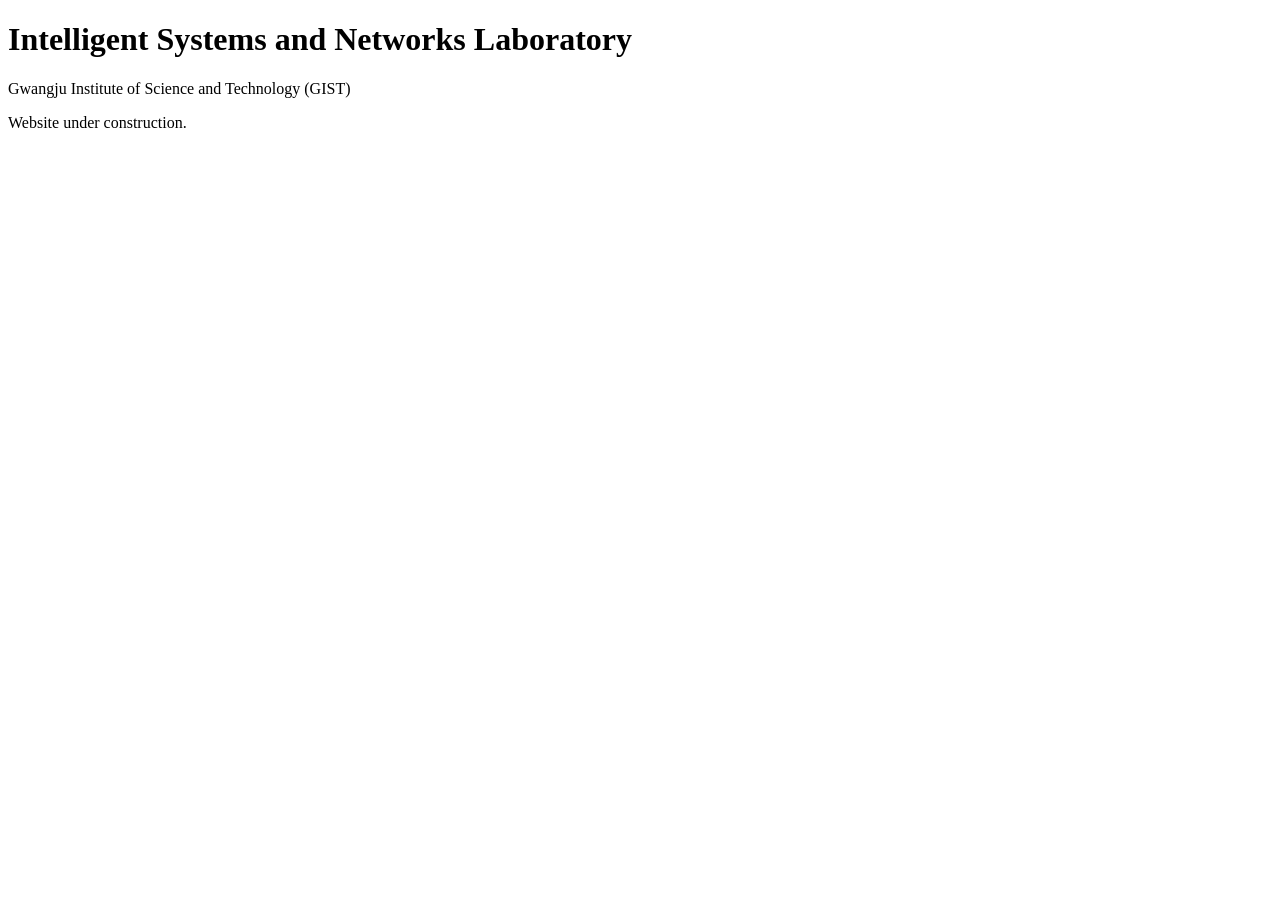
==== index.html @ 6c02d227 "Create index.html" ====
<!DOCTYPE html>
<html lang="en">
<head>
  <meta charset="UTF-8">
  <meta name="viewport" content="width=device-width, initial-scale=1.0">
  <title>ISN Lab</title>
</head>
<body>
  <h1>Intelligent Systems and Networks Laboratory</h1>
  <p>Gwangju Institute of Science and Technology (GIST)</p>
  <p>Website under construction.</p>
</body>
</html>
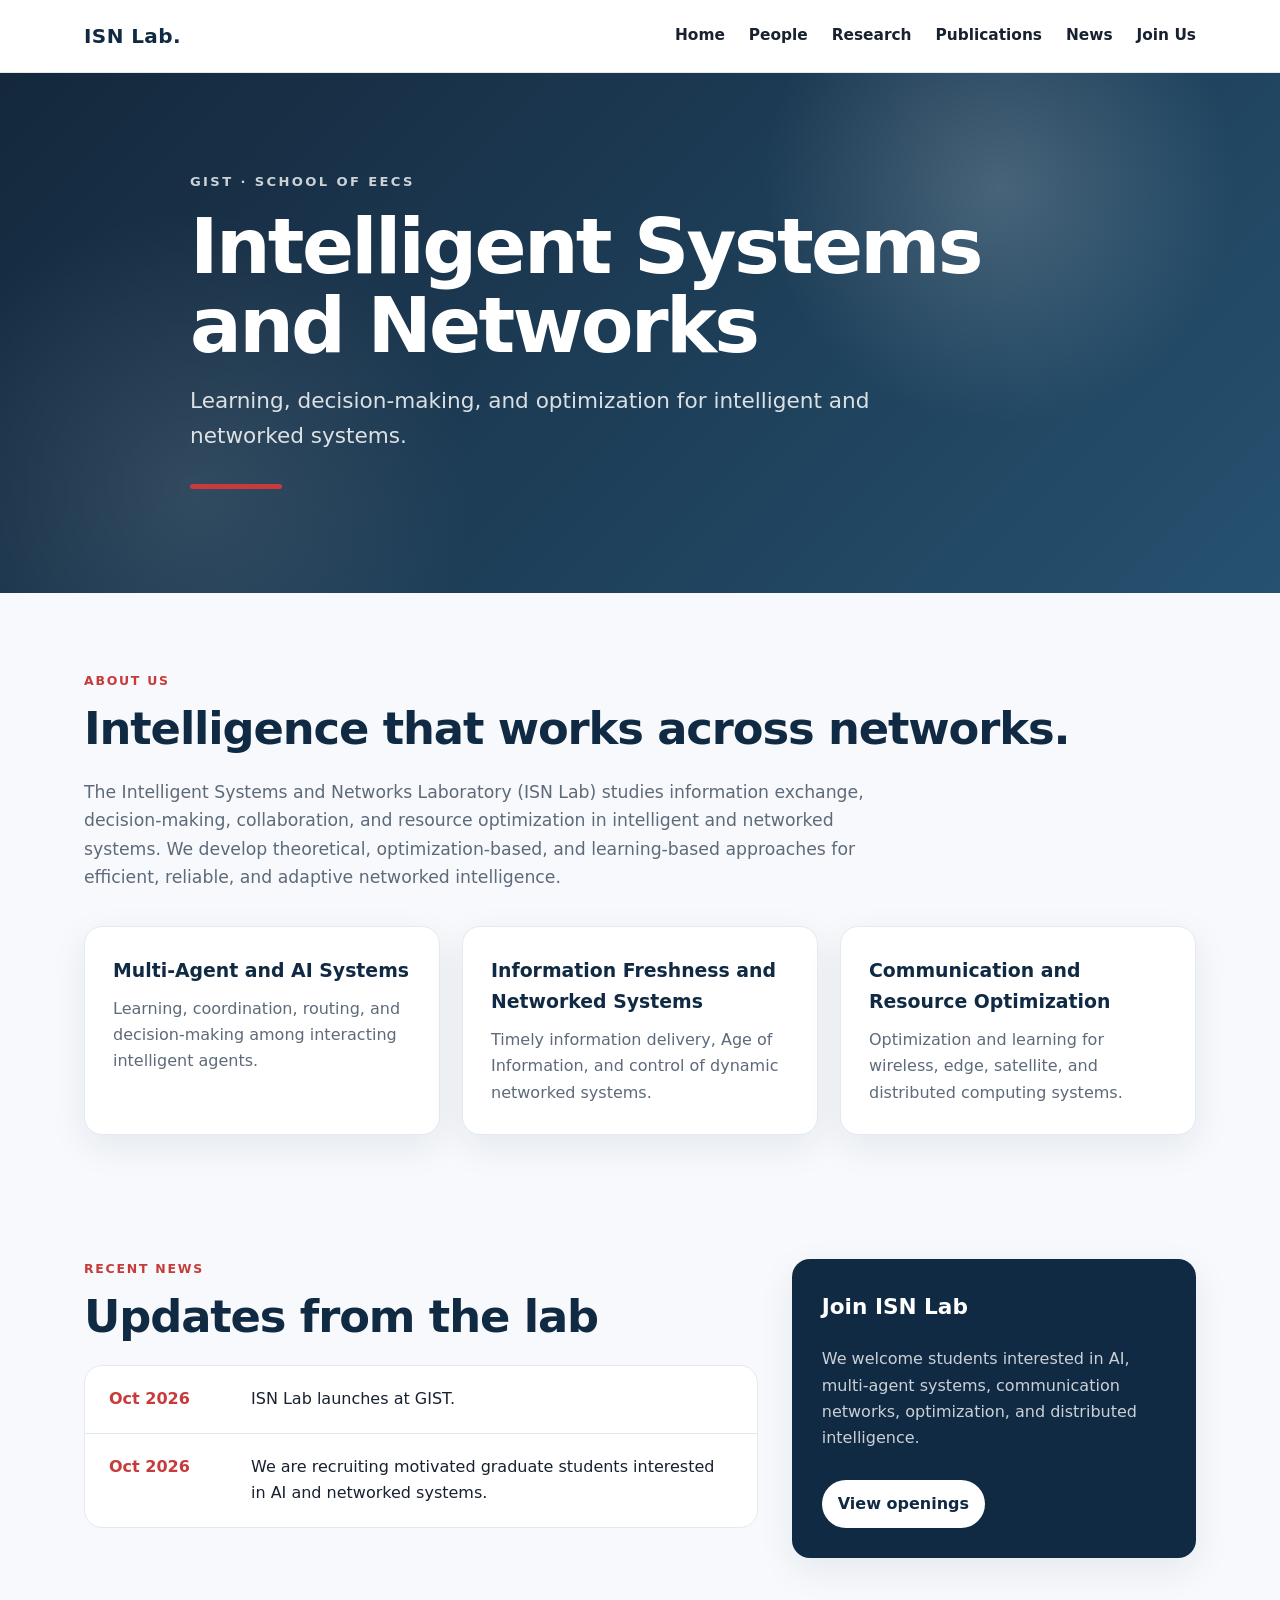
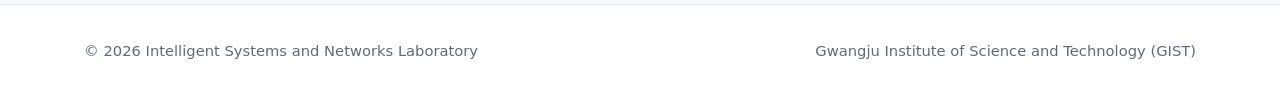
==== commit 05000206: "Upload ISN Lab website v1" ====
--- a/index.html
+++ b/index.html
@@ -3,11 +3,92 @@
 <head>
   <meta charset="UTF-8">
   <meta name="viewport" content="width=device-width, initial-scale=1.0">
-  <title>ISN Lab</title>
+  <meta name="description" content="Intelligent Systems and Networks Laboratory at GIST">
+  <title>Home | ISN Lab</title>
+  <link rel="stylesheet" href="assets/css/style.css">
 </head>
 <body>
-  <h1>Intelligent Systems and Networks Laboratory</h1>
-  <p>Gwangju Institute of Science and Technology (GIST)</p>
-  <p>Website under construction.</p>
+
+<header class="site-header">
+  <nav class="nav">
+    <a class="brand" href="index.html">ISN Lab.</a>
+    <div class="nav-links">
+      <a href="index.html">Home</a>
+      <a href="people.html">People</a>
+      <a href="research.html">Research</a>
+      <a href="publications.html">Publications</a>
+      <a href="news.html">News</a>
+      <a href="join.html">Join Us</a>
+    </div>
+  </nav>
+</header>
+
+
+<main>
+  <section class="hero">
+    <div class="hero-inner">
+      <div class="kicker">GIST · School of EECS</div>
+      <h1>Intelligent Systems and Networks</h1>
+      <p class="tagline">Learning, decision-making, and optimization for intelligent and networked systems.</p>
+      <div class="hero-underline"></div>
+    </div>
+  </section>
+
+  <section class="section">
+    <div class="eyebrow">About us</div>
+    <h2 class="section-title">Intelligence that works across networks.</h2>
+    <p class="section-lead">
+      The Intelligent Systems and Networks Laboratory (ISN Lab) studies information exchange,
+      decision-making, collaboration, and resource optimization in intelligent and networked systems.
+      We develop theoretical, optimization-based, and learning-based approaches for efficient,
+      reliable, and adaptive networked intelligence.
+    </p>
+
+    <div class="grid-3">
+      <article class="card">
+        <h3>Multi-Agent and AI Systems</h3>
+        <p>Learning, coordination, routing, and decision-making among interacting intelligent agents.</p>
+      </article>
+      <article class="card">
+        <h3>Information Freshness and Networked Systems</h3>
+        <p>Timely information delivery, Age of Information, and control of dynamic networked systems.</p>
+      </article>
+      <article class="card">
+        <h3>Communication and Resource Optimization</h3>
+        <p>Optimization and learning for wireless, edge, satellite, and distributed computing systems.</p>
+      </article>
+    </div>
+  </section>
+
+  <section class="section compact">
+    <div class="split">
+      <div>
+        <div class="eyebrow">Recent news</div>
+        <h2 class="section-title">Updates from the lab</h2>
+        <ul class="news-list">
+          <li><span class="news-date">Oct 2026</span><span class="news-text">ISN Lab launches at GIST.</span></li>
+          <li><span class="news-date">Oct 2026</span><span class="news-text">We are recruiting motivated graduate students interested in AI and networked systems.</span></li>
+        </ul>
+      </div>
+      <aside class="callout">
+        <h3>Join ISN Lab</h3>
+        <p>
+          We welcome students interested in AI, multi-agent systems, communication networks,
+          optimization, and distributed intelligence.
+        </p>
+        <a class="button" href="join.html">View openings</a>
+      </aside>
+    </div>
+  </section>
+</main>
+
+
+<footer class="footer">
+  <div class="footer-inner">
+    <div>© 2026 Intelligent Systems and Networks Laboratory</div>
+    <div>Gwangju Institute of Science and Technology (GIST)</div>
+  </div>
+</footer>
+
 </body>
 </html>
--- a/assets/css/style.css
+++ b/assets/css/style.css
@@ -0,0 +1,263 @@
+
+:root {
+  --bg: #f7f9fc;
+  --surface: #ffffff;
+  --text: #18212f;
+  --muted: #5e6a79;
+  --line: #e4e9f0;
+  --navy: #102a43;
+  --blue: #1f5f9b;
+  --accent: #c73b3b;
+  --shadow: 0 12px 36px rgba(16, 42, 67, 0.08);
+  --radius: 18px;
+  --max: 1160px;
+}
+
+* { box-sizing: border-box; }
+html { scroll-behavior: smooth; }
+body {
+  margin: 0;
+  font-family: Inter, ui-sans-serif, system-ui, -apple-system, BlinkMacSystemFont, "Segoe UI", sans-serif;
+  color: var(--text);
+  background: var(--bg);
+  line-height: 1.65;
+}
+a { color: inherit; text-decoration: none; }
+a:hover { color: var(--blue); }
+
+.site-header {
+  position: sticky;
+  top: 0;
+  z-index: 50;
+  background: rgba(255,255,255,.94);
+  backdrop-filter: blur(12px);
+  border-bottom: 1px solid var(--line);
+}
+.nav {
+  max-width: var(--max);
+  margin: 0 auto;
+  padding: 0 24px;
+  min-height: 72px;
+  display: flex;
+  align-items: center;
+  justify-content: space-between;
+  gap: 28px;
+}
+.brand {
+  font-weight: 800;
+  font-size: 1.25rem;
+  letter-spacing: .02em;
+  color: var(--navy);
+}
+.nav-links {
+  display: flex;
+  align-items: center;
+  flex-wrap: wrap;
+  gap: 24px;
+  font-size: .96rem;
+  font-weight: 650;
+}
+.nav-links a.active { color: var(--accent); }
+
+.hero {
+  color: #fff;
+  min-height: 520px;
+  display: grid;
+  align-items: center;
+  background:
+    radial-gradient(circle at 78% 22%, rgba(255,255,255,.18), transparent 22%),
+    radial-gradient(circle at 15% 80%, rgba(255,255,255,.10), transparent 24%),
+    linear-gradient(135deg, rgba(11,31,52,.96), rgba(17,65,98,.91)),
+    repeating-linear-gradient(110deg, rgba(255,255,255,.03) 0 2px, transparent 2px 18px);
+}
+.hero-inner {
+  max-width: var(--max);
+  margin: 0 auto;
+  padding: 86px 24px 92px;
+}
+.kicker {
+  text-transform: uppercase;
+  letter-spacing: .18em;
+  font-size: .82rem;
+  font-weight: 800;
+  opacity: .78;
+}
+.hero h1 {
+  max-width: 900px;
+  margin: 14px 0 18px;
+  font-size: clamp(2.6rem, 6vw, 5.2rem);
+  line-height: 1.03;
+  letter-spacing: -.035em;
+}
+.hero .tagline {
+  max-width: 780px;
+  margin: 0;
+  font-size: clamp(1.05rem, 2vw, 1.35rem);
+  color: rgba(255,255,255,.84);
+}
+.hero-underline {
+  width: 92px;
+  height: 5px;
+  background: var(--accent);
+  margin-top: 30px;
+  border-radius: 999px;
+}
+
+.section {
+  max-width: var(--max);
+  margin: 0 auto;
+  padding: 78px 24px;
+}
+.section.compact { padding-top: 46px; padding-bottom: 46px; }
+.section-title {
+  margin: 0 0 12px;
+  font-size: clamp(1.9rem, 3.5vw, 2.8rem);
+  letter-spacing: -.025em;
+  color: var(--navy);
+}
+.section-lead {
+  max-width: 820px;
+  color: var(--muted);
+  font-size: 1.08rem;
+  margin: 0 0 34px;
+}
+.eyebrow {
+  color: var(--accent);
+  font-weight: 800;
+  text-transform: uppercase;
+  letter-spacing: .14em;
+  font-size: .78rem;
+}
+.grid-3 {
+  display: grid;
+  grid-template-columns: repeat(3, 1fr);
+  gap: 22px;
+}
+.card {
+  background: var(--surface);
+  border: 1px solid var(--line);
+  border-radius: var(--radius);
+  padding: 28px;
+  box-shadow: var(--shadow);
+}
+.card h3 {
+  margin: 0 0 10px;
+  color: var(--navy);
+  font-size: 1.18rem;
+}
+.card p { margin: 0; color: var(--muted); }
+
+.split {
+  display: grid;
+  grid-template-columns: 1.25fr .75fr;
+  gap: 34px;
+  align-items: start;
+}
+.callout {
+  background: var(--navy);
+  color: #fff;
+  border-radius: var(--radius);
+  padding: 30px;
+  box-shadow: var(--shadow);
+}
+.callout h3 { margin-top: 0; font-size: 1.35rem; }
+.callout p { color: rgba(255,255,255,.78); }
+.button {
+  display: inline-block;
+  margin-top: 12px;
+  padding: 11px 16px;
+  border-radius: 999px;
+  background: #fff;
+  color: var(--navy);
+  font-weight: 800;
+}
+.news-list {
+  list-style: none;
+  margin: 0;
+  padding: 0;
+  background: var(--surface);
+  border: 1px solid var(--line);
+  border-radius: var(--radius);
+  overflow: hidden;
+}
+.news-list li {
+  display: grid;
+  grid-template-columns: 120px 1fr;
+  gap: 22px;
+  padding: 20px 24px;
+  border-bottom: 1px solid var(--line);
+}
+.news-list li:last-child { border-bottom: 0; }
+.news-date { color: var(--accent); font-weight: 800; }
+.news-text { color: var(--text); }
+
+.page-hero {
+  background: linear-gradient(135deg, #102a43, #184f73);
+  color: #fff;
+}
+.page-hero .section { padding-top: 64px; padding-bottom: 64px; }
+.page-hero h1 {
+  margin: 8px 0 0;
+  font-size: clamp(2.5rem, 5vw, 4rem);
+  line-height: 1.05;
+}
+.person {
+  display: grid;
+  grid-template-columns: 170px 1fr;
+  gap: 30px;
+  align-items: start;
+}
+.avatar {
+  width: 170px;
+  aspect-ratio: 1;
+  border-radius: 22px;
+  display: grid;
+  place-items: center;
+  background: linear-gradient(145deg, #153a59, #286c94);
+  color: #fff;
+  font-size: 3rem;
+  font-weight: 800;
+  letter-spacing: -.04em;
+}
+.meta { color: var(--muted); }
+.meta strong { color: var(--text); }
+
+.pub-list {
+  padding-left: 1.25rem;
+}
+.pub-list li {
+  margin-bottom: 18px;
+  padding-left: 6px;
+}
+.note {
+  padding: 18px 20px;
+  border-left: 4px solid var(--accent);
+  background: #fff;
+  border-radius: 0 12px 12px 0;
+  color: var(--muted);
+}
+
+.footer {
+  border-top: 1px solid var(--line);
+  background: #fff;
+}
+.footer-inner {
+  max-width: var(--max);
+  margin: 0 auto;
+  padding: 34px 24px;
+  display: flex;
+  gap: 20px;
+  justify-content: space-between;
+  flex-wrap: wrap;
+  color: var(--muted);
+  font-size: .92rem;
+}
+
+@media (max-width: 820px) {
+  .nav { align-items: flex-start; padding-top: 18px; padding-bottom: 18px; }
+  .nav-links { gap: 14px; }
+  .grid-3, .split { grid-template-columns: 1fr; }
+  .person { grid-template-columns: 1fr; }
+  .news-list li { grid-template-columns: 1fr; gap: 4px; }
+  .hero { min-height: 440px; }
+}
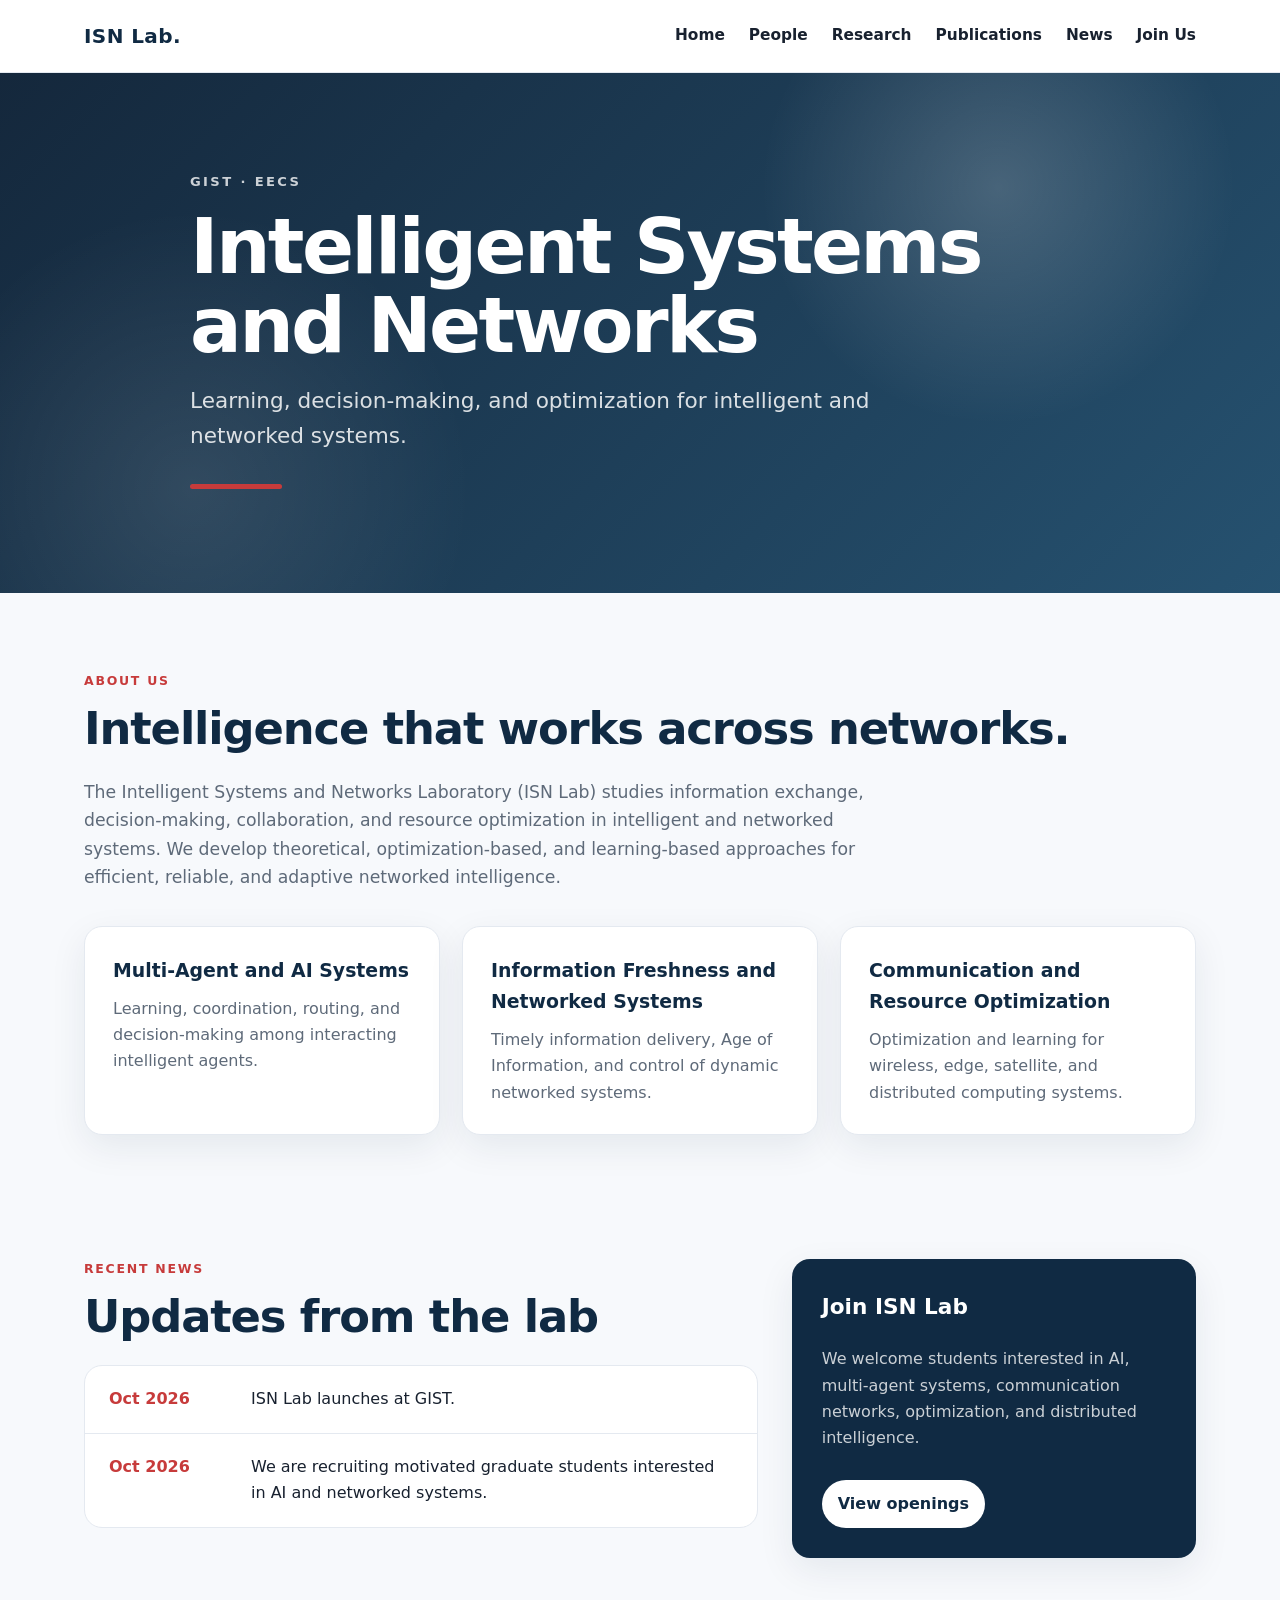
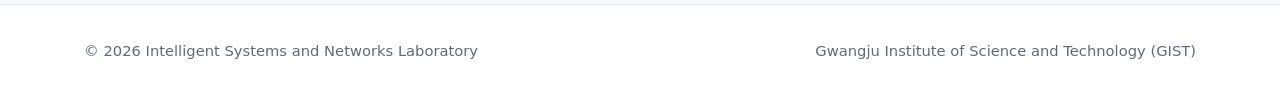
==== commit 32008de0: "Update department name" ====
--- a/index.html
+++ b/index.html
@@ -27,7 +27,7 @@
 <main>
   <section class="hero">
     <div class="hero-inner">
-      <div class="kicker">GIST · School of EECS</div>
+      <div class="kicker">GIST · EECS</div>
       <h1>Intelligent Systems and Networks</h1>
       <p class="tagline">Learning, decision-making, and optimization for intelligent and networked systems.</p>
       <div class="hero-underline"></div>
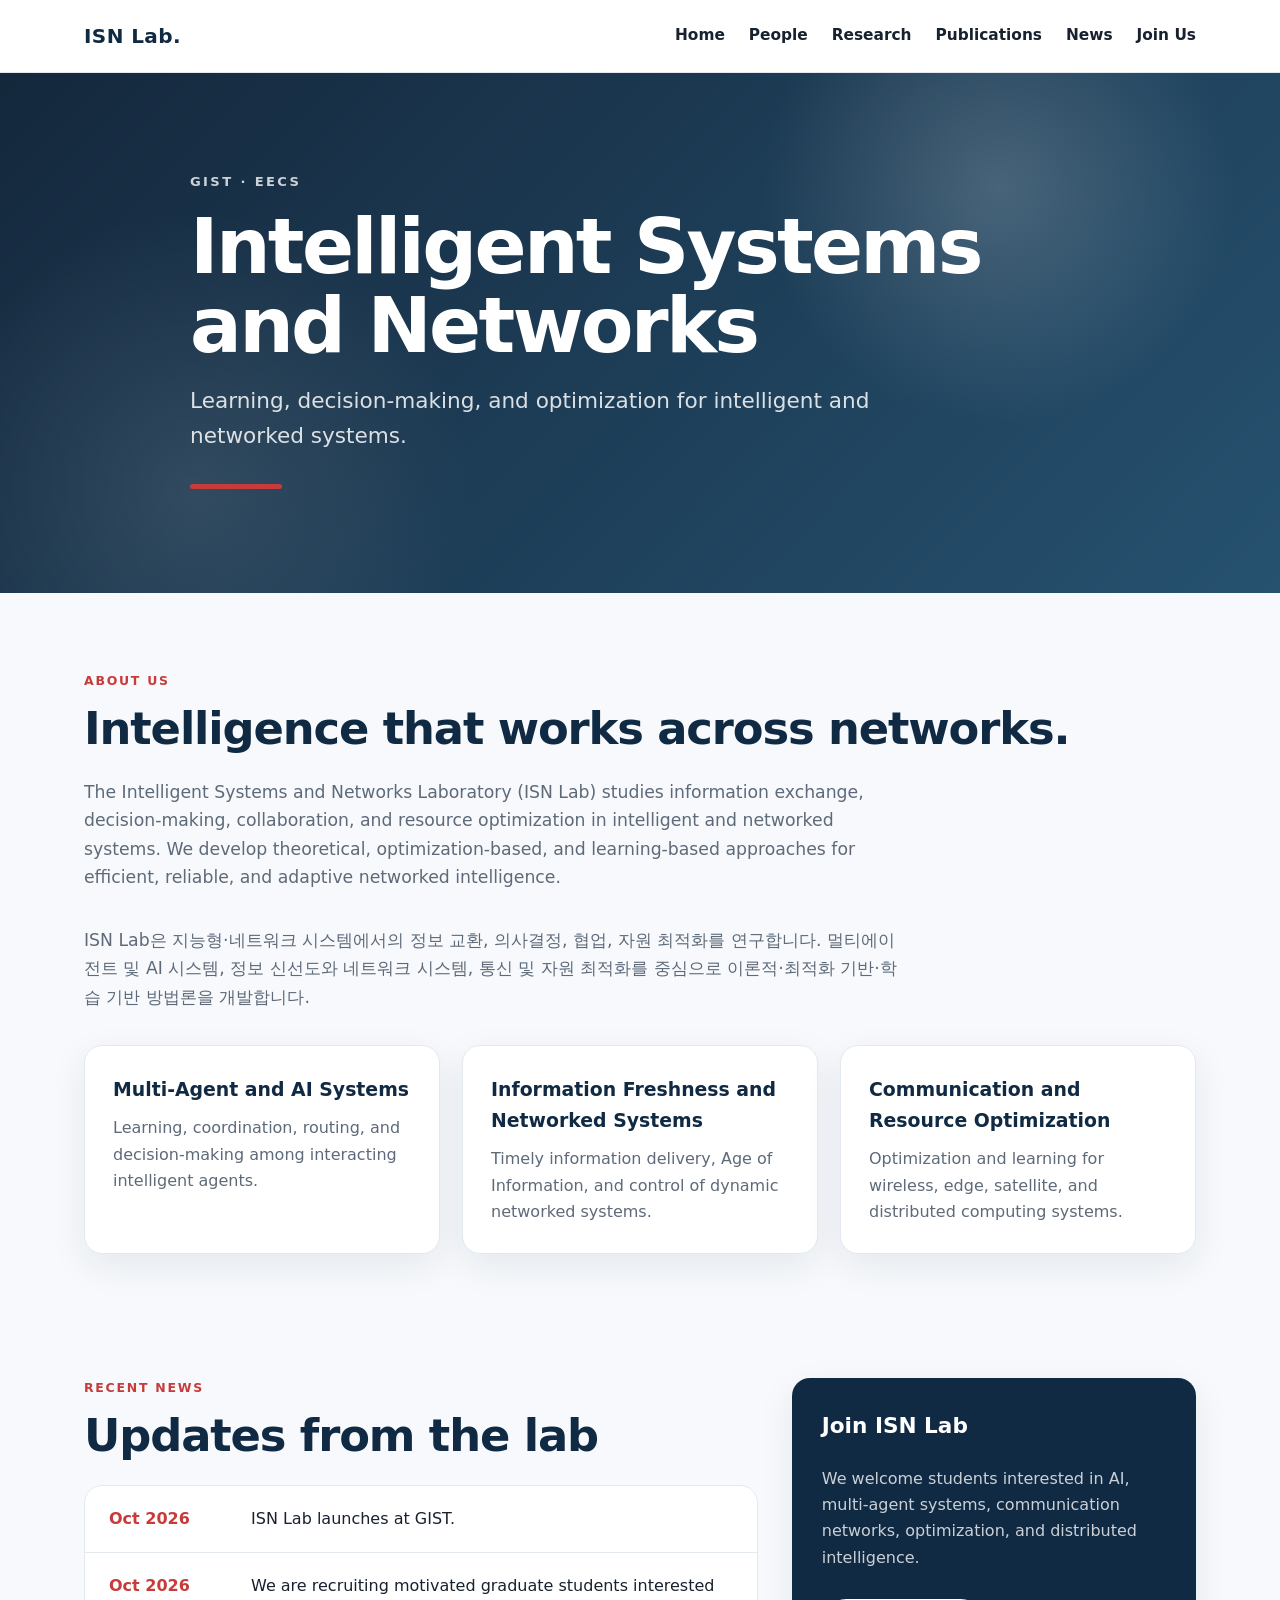
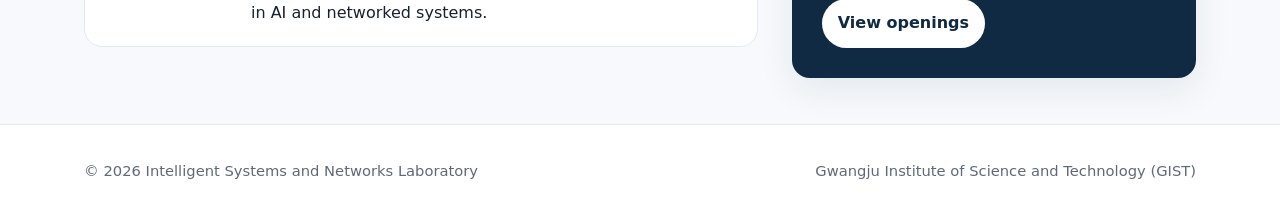
==== commit 4718e143: "Update index.html" ====
--- a/index.html
+++ b/index.html
@@ -42,6 +42,12 @@
       decision-making, collaboration, and resource optimization in intelligent and networked systems.
       We develop theoretical, optimization-based, and learning-based approaches for efficient,
       reliable, and adaptive networked intelligence.
+    </p>
+
+    <p class="section-lead korean-intro">
+      ISN Lab은 지능형·네트워크 시스템에서의 정보 교환, 의사결정, 협업, 자원 최적화를 연구합니다.
+      멀티에이전트 및 AI 시스템, 정보 신선도와 네트워크 시스템, 통신 및 자원 최적화를 중심으로
+      이론적·최적화 기반·학습 기반 방법론을 개발합니다.
     </p>
 
     <div class="grid-3">
--- a/assets/css/style.css
+++ b/assets/css/style.css
@@ -203,8 +203,8 @@
 }
 .person {
   display: grid;
-  grid-template-columns: 170px 1fr;
-  gap: 30px;
+  grid-template-columns: 190px 1fr;
+  gap: 36px;
   align-items: start;
 }
 .avatar {
@@ -261,3 +261,12 @@
   .news-list li { grid-template-columns: 1fr; gap: 4px; }
   .hero { min-height: 440px; }
 }
+
+.profile-photo {
+  width: 190px;
+  height: 240px;
+  object-fit: cover;
+  object-position: center top;
+  border-radius: 18px;
+  display: block;
+}
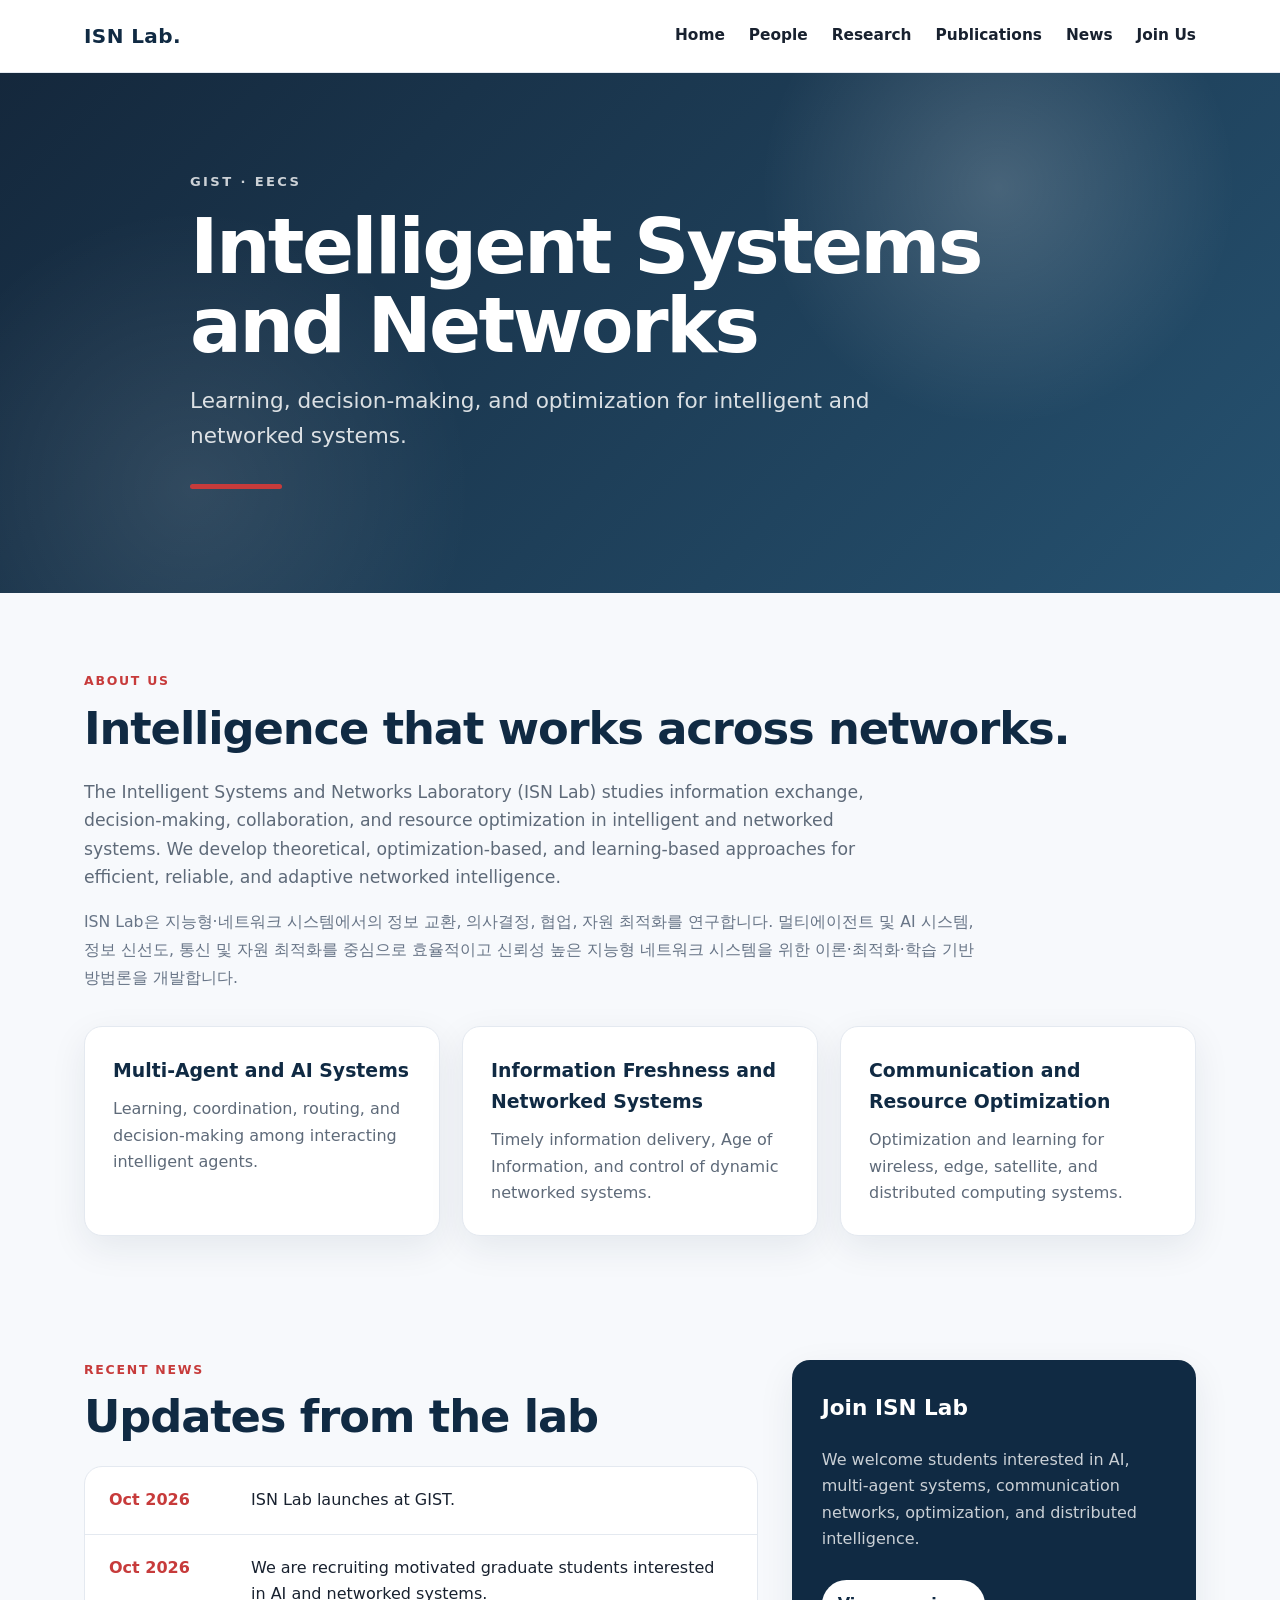
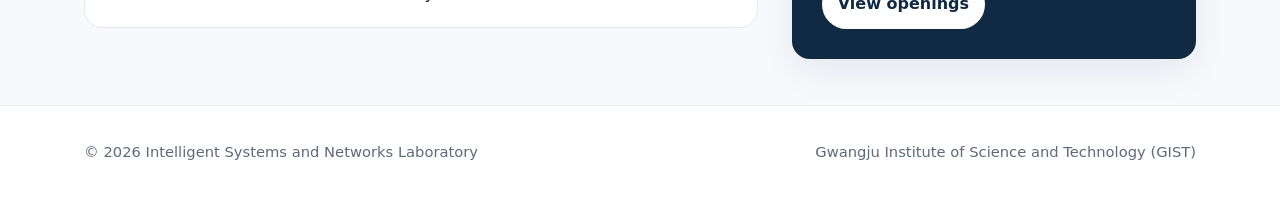
==== commit 0c787f7a: "Update index.html" ====
--- a/index.html
+++ b/index.html
@@ -46,8 +46,8 @@
 
     <p class="section-lead korean-intro">
       ISN Lab은 지능형·네트워크 시스템에서의 정보 교환, 의사결정, 협업, 자원 최적화를 연구합니다.
-      멀티에이전트 및 AI 시스템, 정보 신선도와 네트워크 시스템, 통신 및 자원 최적화를 중심으로
-      이론적·최적화 기반·학습 기반 방법론을 개발합니다.
+      멀티에이전트 및 AI 시스템, 정보 신선도, 통신 및 자원 최적화를 중심으로
+      효율적이고 신뢰성 높은 지능형 네트워크 시스템을 위한 이론·최적화·학습 기반 방법론을 개발합니다.
     </p>
 
     <div class="grid-3">
--- a/assets/css/style.css
+++ b/assets/css/style.css
@@ -270,3 +270,10 @@
   border-radius: 18px;
   display: block;
 }
+.korean-intro {
+  font-size: 0.98rem;
+  color: #687587;
+  margin-top: -18px;
+  line-height: 1.8;
+  max-width: 900px;
+}
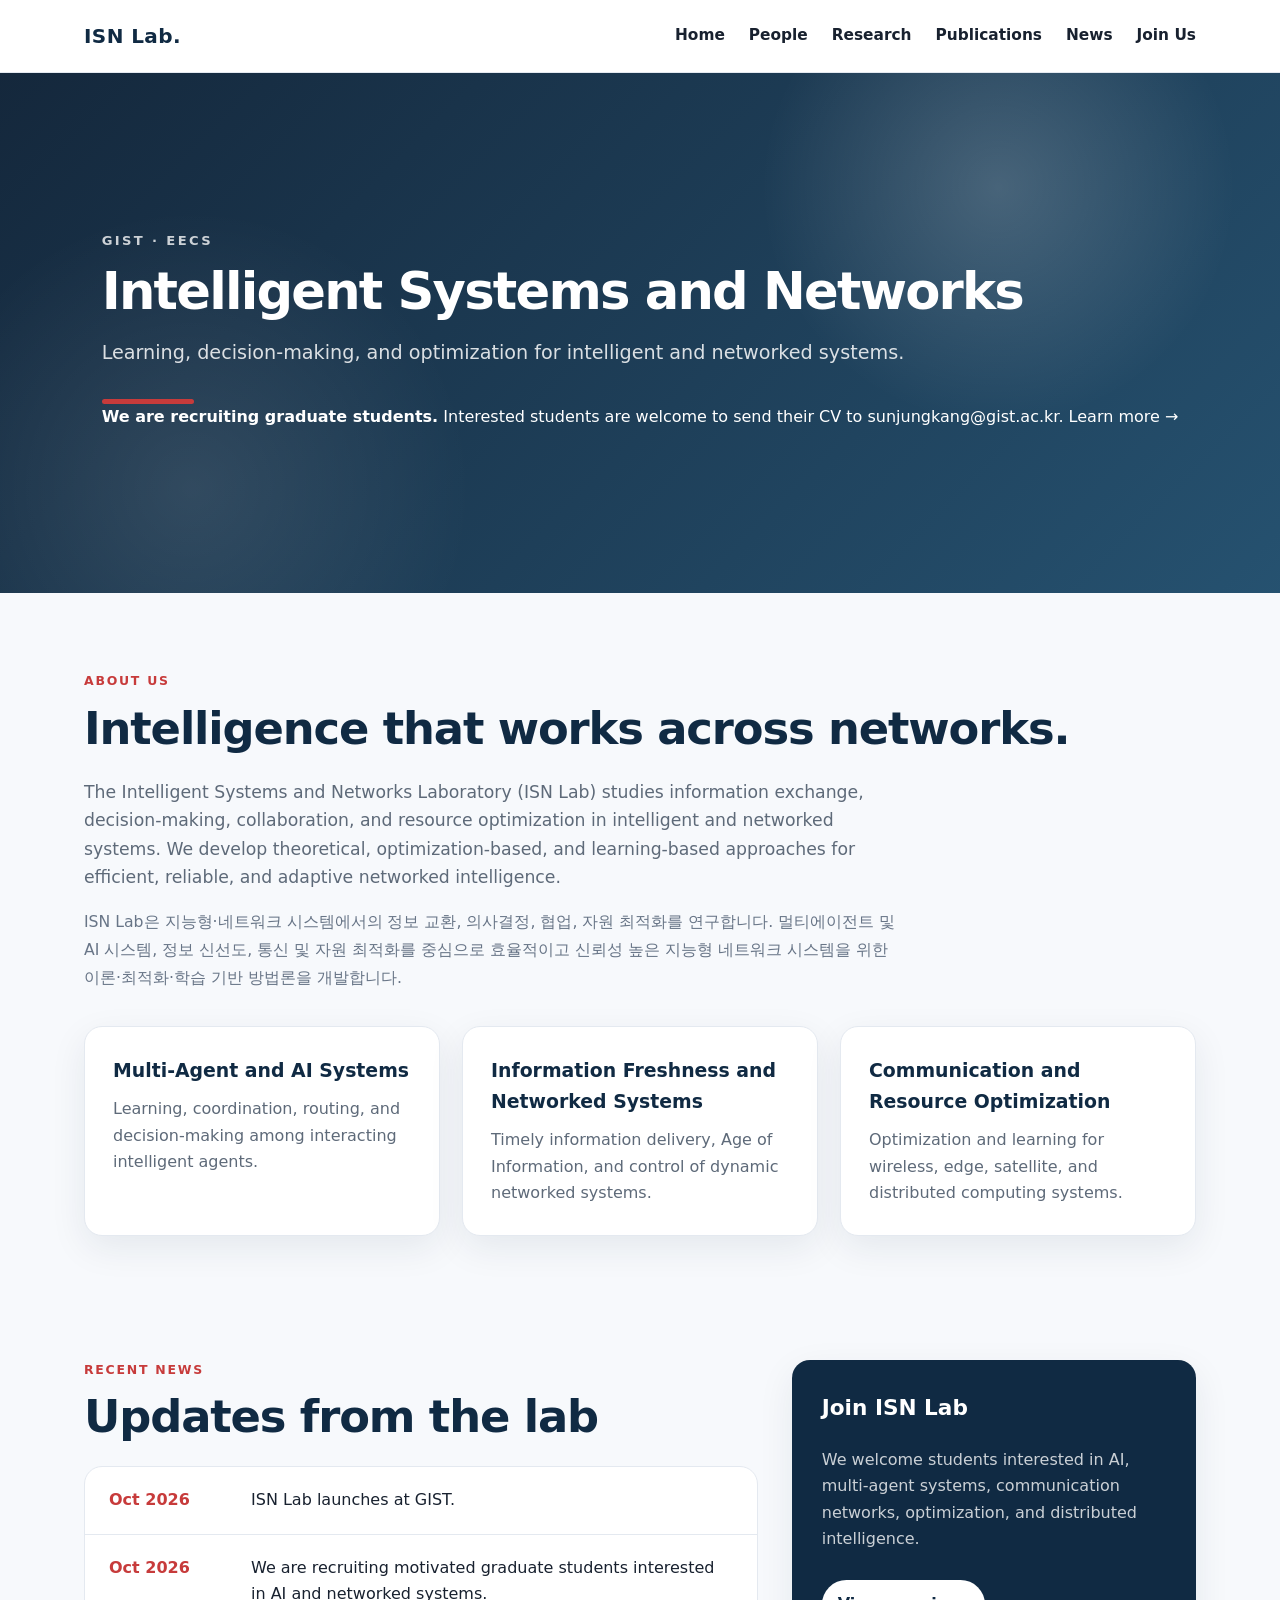
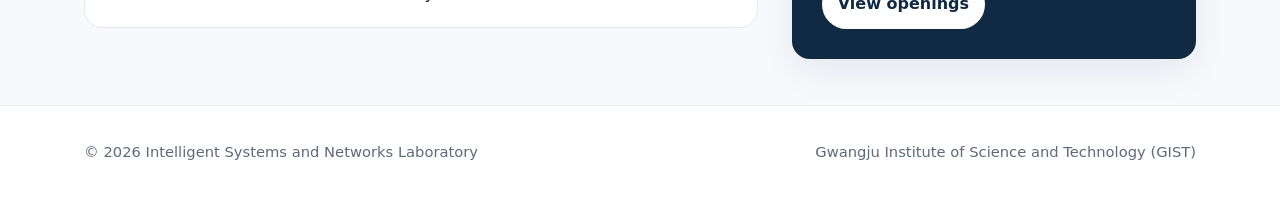
==== commit 6f113b75: "Update index.html" ====
--- a/index.html
+++ b/index.html
@@ -31,6 +31,15 @@
       <h1>Intelligent Systems and Networks</h1>
       <p class="tagline">Learning, decision-making, and optimization for intelligent and networked systems.</p>
       <div class="hero-underline"></div>
+
+      <div class="hero-recruiting">
+        <strong>We are recruiting graduate students.</strong>
+        <span>
+          Interested students are welcome to send their CV to
+          <a href="mailto:sunjungkang@gist.ac.kr">sunjungkang@gist.ac.kr</a>.
+        </span>
+        <a class="hero-recruiting-link" href="join.html">Learn more →</a>
+      </div>
     </div>
   </section>
 
--- a/assets/css/style.css
+++ b/assets/css/style.css
@@ -71,7 +71,7 @@
     repeating-linear-gradient(110deg, rgba(255,255,255,.03) 0 2px, transparent 2px 18px);
 }
 .hero-inner {
-  max-width: var(--max);
+  max-width: 1400px;
   margin: 0 auto;
   padding: 86px 24px 92px;
 }
@@ -83,17 +83,20 @@
   opacity: .78;
 }
 .hero h1 {
-  max-width: 900px;
+  max-width: none;
   margin: 14px 0 18px;
-  font-size: clamp(2.6rem, 6vw, 5.2rem);
-  line-height: 1.03;
+  font-size: clamp(2.8rem, 4vw, 4rem);
+  line-height: 1.05;
   letter-spacing: -.035em;
-}
+  white-space: nowrap;
+}
+
 .hero .tagline {
-  max-width: 780px;
+  max-width: none;
   margin: 0;
-  font-size: clamp(1.05rem, 2vw, 1.35rem);
+  font-size: clamp(1.05rem, 1.5vw, 1.25rem);
   color: rgba(255,255,255,.84);
+  white-space: nowrap;
 }
 .hero-underline {
   width: 92px;
@@ -260,6 +263,11 @@
   .person { grid-template-columns: 1fr; }
   .news-list li { grid-template-columns: 1fr; gap: 4px; }
   .hero { min-height: 440px; }
+
+  .hero h1,
+  .hero .tagline {
+    white-space: normal;
+  }
 }
 
 .profile-photo {
@@ -275,5 +283,18 @@
   color: #687587;
   margin-top: -18px;
   line-height: 1.8;
-  max-width: 900px;
-}
+}
+.recruitment-text > p {
+  margin: 0 0 20px;
+}
+
+.recruitment-korean {
+  margin-top: 26px;
+  color: #687587;
+  font-size: 0.98rem;
+  line-height: 1.8;
+}
+
+.recruitment-korean p {
+  margin: 0 0 10px;
+}
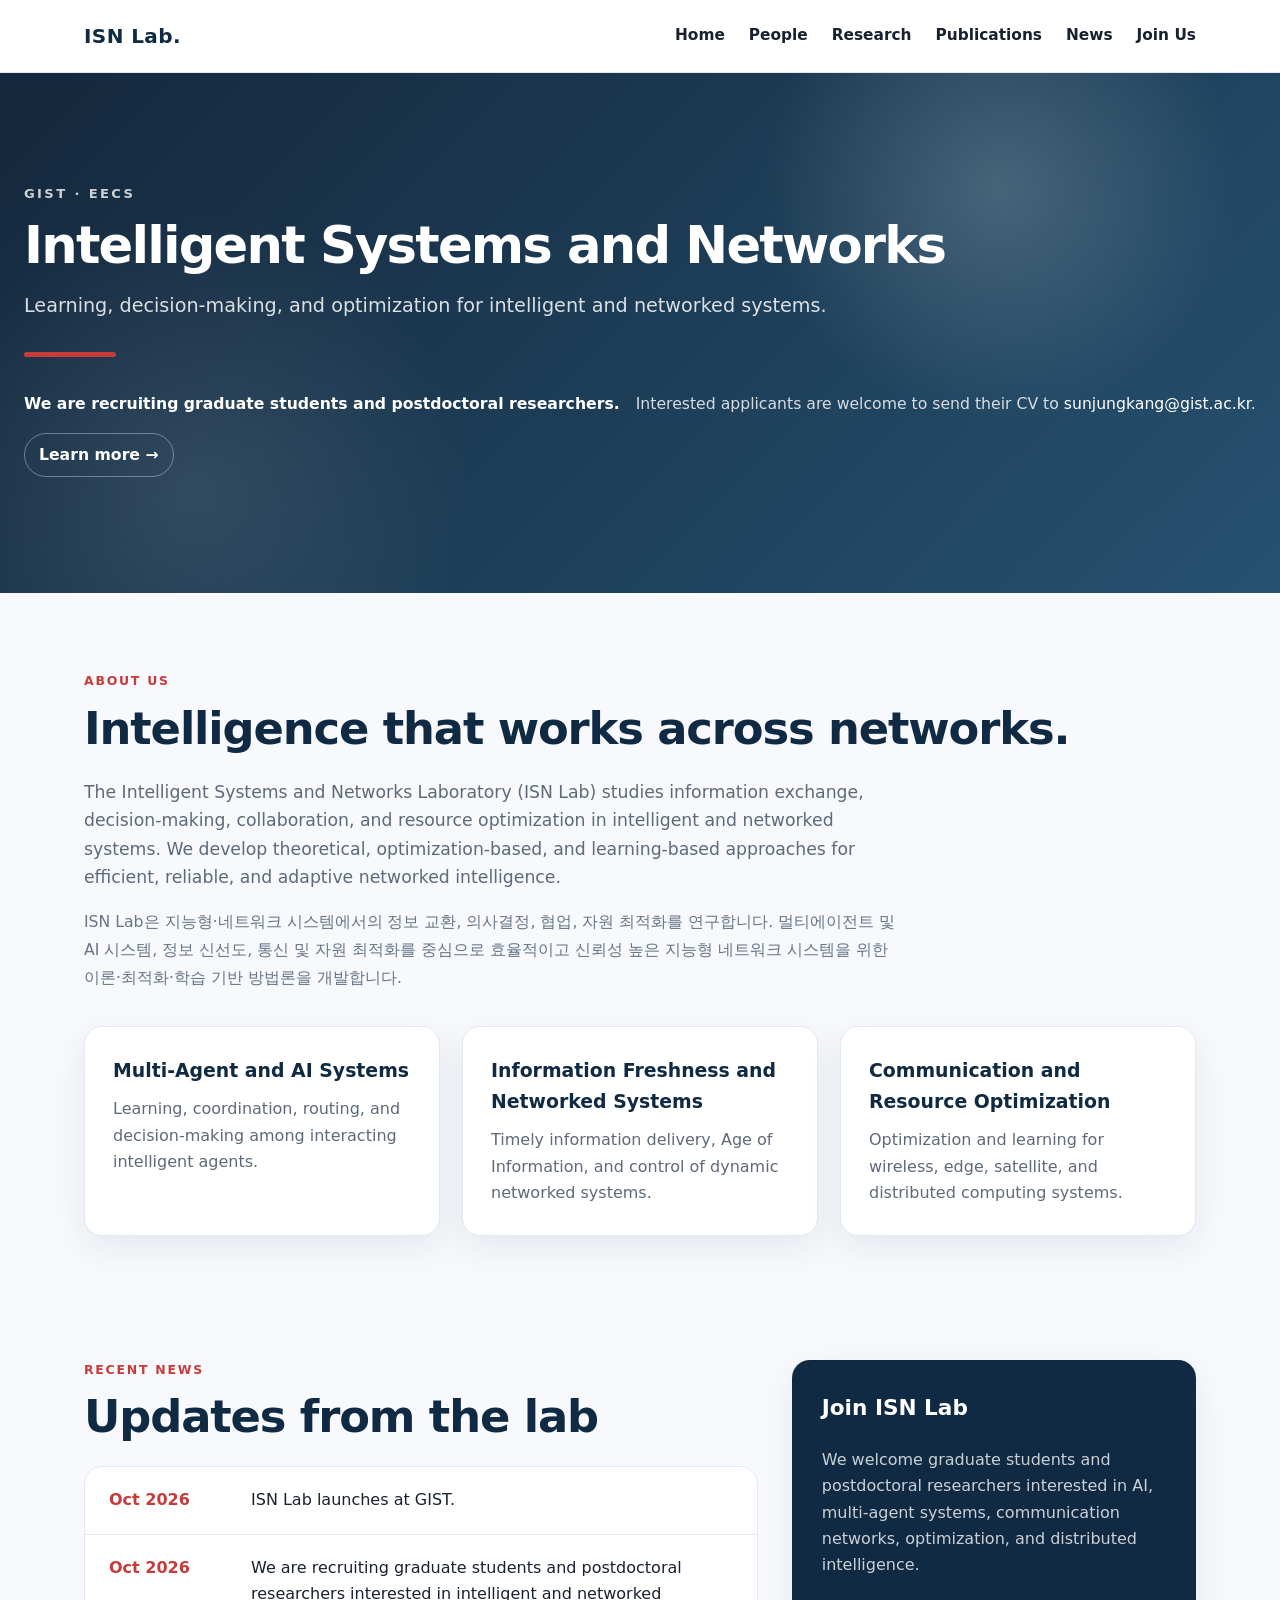
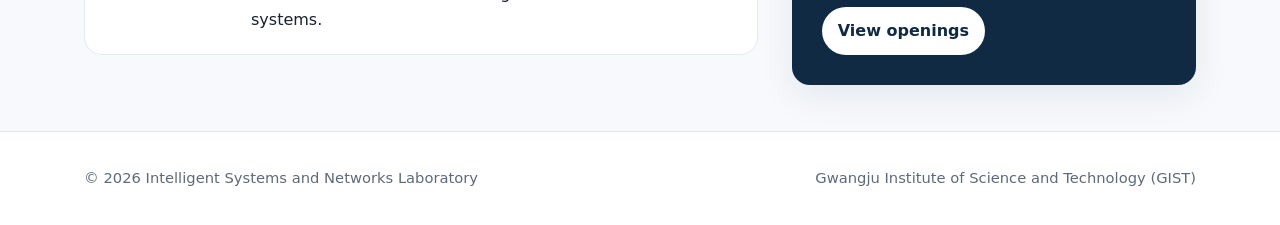
==== commit 6ed9cb9c: "Update index.html" ====
--- a/index.html
+++ b/index.html
@@ -29,13 +29,16 @@
     <div class="hero-inner">
       <div class="kicker">GIST · EECS</div>
       <h1>Intelligent Systems and Networks</h1>
-      <p class="tagline">Learning, decision-making, and optimization for intelligent and networked systems.</p>
+      <p class="tagline">
+        Learning, decision-making, and optimization for intelligent and networked systems.
+      </p>
+
       <div class="hero-underline"></div>
 
       <div class="hero-recruiting">
-        <strong>We are recruiting graduate students.</strong>
+        <strong>We are recruiting graduate students and postdoctoral researchers.</strong>
         <span>
-          Interested students are welcome to send their CV to
+          Interested applicants are welcome to send their CV to
           <a href="mailto:sunjungkang@gist.ac.kr">sunjungkang@gist.ac.kr</a>.
         </span>
         <a class="hero-recruiting-link" href="join.html">Learn more →</a>
@@ -43,9 +46,14 @@
     </div>
   </section>
 
+
   <section class="section">
     <div class="eyebrow">About us</div>
-    <h2 class="section-title">Intelligence that works across networks.</h2>
+
+    <h2 class="section-title">
+      Intelligence that works across networks.
+    </h2>
+
     <p class="section-lead">
       The Intelligent Systems and Networks Laboratory (ISN Lab) studies information exchange,
       decision-making, collaboration, and resource optimization in intelligent and networked systems.
@@ -60,39 +68,75 @@
     </p>
 
     <div class="grid-3">
+
       <article class="card">
         <h3>Multi-Agent and AI Systems</h3>
-        <p>Learning, coordination, routing, and decision-making among interacting intelligent agents.</p>
+        <p>
+          Learning, coordination, routing, and decision-making among interacting intelligent agents.
+        </p>
       </article>
+
       <article class="card">
         <h3>Information Freshness and Networked Systems</h3>
-        <p>Timely information delivery, Age of Information, and control of dynamic networked systems.</p>
+        <p>
+          Timely information delivery, Age of Information, and control of dynamic networked systems.
+        </p>
       </article>
+
       <article class="card">
         <h3>Communication and Resource Optimization</h3>
-        <p>Optimization and learning for wireless, edge, satellite, and distributed computing systems.</p>
+        <p>
+          Optimization and learning for wireless, edge, satellite, and distributed computing systems.
+        </p>
       </article>
+
     </div>
   </section>
 
+
   <section class="section compact">
     <div class="split">
+
       <div>
         <div class="eyebrow">Recent news</div>
-        <h2 class="section-title">Updates from the lab</h2>
+
+        <h2 class="section-title">
+          Updates from the lab
+        </h2>
+
         <ul class="news-list">
-          <li><span class="news-date">Oct 2026</span><span class="news-text">ISN Lab launches at GIST.</span></li>
-          <li><span class="news-date">Oct 2026</span><span class="news-text">We are recruiting motivated graduate students interested in AI and networked systems.</span></li>
+          <li>
+            <span class="news-date">Oct 2026</span>
+            <span class="news-text">
+              ISN Lab launches at GIST.
+            </span>
+          </li>
+
+          <li>
+            <span class="news-date">Oct 2026</span>
+            <span class="news-text">
+              We are recruiting graduate students and postdoctoral researchers
+              interested in intelligent and networked systems.
+            </span>
+          </li>
         </ul>
       </div>
+
+
       <aside class="callout">
         <h3>Join ISN Lab</h3>
+
         <p>
-          We welcome students interested in AI, multi-agent systems, communication networks,
-          optimization, and distributed intelligence.
+          We welcome graduate students and postdoctoral researchers interested in
+          AI, multi-agent systems, communication networks, optimization,
+          and distributed intelligence.
         </p>
-        <a class="button" href="join.html">View openings</a>
+
+        <a class="button" href="join.html">
+          View openings
+        </a>
       </aside>
+
     </div>
   </section>
 </main>
@@ -100,8 +144,13 @@
 
 <footer class="footer">
   <div class="footer-inner">
-    <div>© 2026 Intelligent Systems and Networks Laboratory</div>
-    <div>Gwangju Institute of Science and Technology (GIST)</div>
+    <div>
+      © 2026 Intelligent Systems and Networks Laboratory
+    </div>
+
+    <div>
+      Gwangju Institute of Science and Technology (GIST)
+    </div>
   </div>
 </footer>
 
--- a/assets/css/style.css
+++ b/assets/css/style.css
@@ -206,8 +206,8 @@
 }
 .person {
   display: grid;
-  grid-template-columns: 190px 1fr;
-  gap: 36px;
+  grid-template-columns: 230px 1fr;
+  gap: 42px;
   align-items: start;
 }
 .avatar {
@@ -271,8 +271,8 @@
 }
 
 .profile-photo {
-  width: 190px;
-  height: 240px;
+  width: 230px;
+  height: 290px;
   object-fit: cover;
   object-position: center top;
   border-radius: 18px;
@@ -298,3 +298,76 @@
 .recruitment-korean p {
   margin: 0 0 10px;
 }
+
+.hero-recruiting {
+  margin-top: 34px;
+  display: flex;
+  align-items: center;
+  gap: 16px;
+  flex-wrap: wrap;
+  font-size: 0.98rem;
+  color: rgba(255,255,255,.82);
+}
+
+.hero-recruiting strong {
+  color: #fff;
+}
+
+.hero-recruiting a {
+  color: #fff;
+}
+
+.hero-recruiting-link {
+  padding: 8px 14px;
+  border: 1px solid rgba(255,255,255,.35);
+  border-radius: 999px;
+  font-weight: 700;
+}
+
+.hero-recruiting-link:hover {
+  background: rgba(255,255,255,.10);
+  color: #fff;
+}
+
+.profile-history {
+  margin: 28px 0;
+  padding-left: 1.3rem;
+  color: var(--text);
+}
+
+.profile-history li {
+  margin-bottom: 12px;
+  line-height: 1.6;
+}
+
+.profile-history span {
+  color: var(--muted);
+  margin-left: 6px;
+  white-space: nowrap;
+}
+
+.advisor {
+  display: inline-block;
+  margin-top: 2px;
+  margin-left: 0 !important;
+  color: var(--muted);
+  font-size: 0.94rem;
+}
+
+.advisor a {
+  color: var(--blue);
+  text-decoration: none;
+}
+
+.recruitment-text {
+  margin-bottom: 8px;
+}
+
+.recruitment-text + .section-title {
+  padding-top: 8px;
+  border-top: 1px solid var(--line);
+}
+
+.advisor a:hover {
+  text-decoration: underline;
+}
